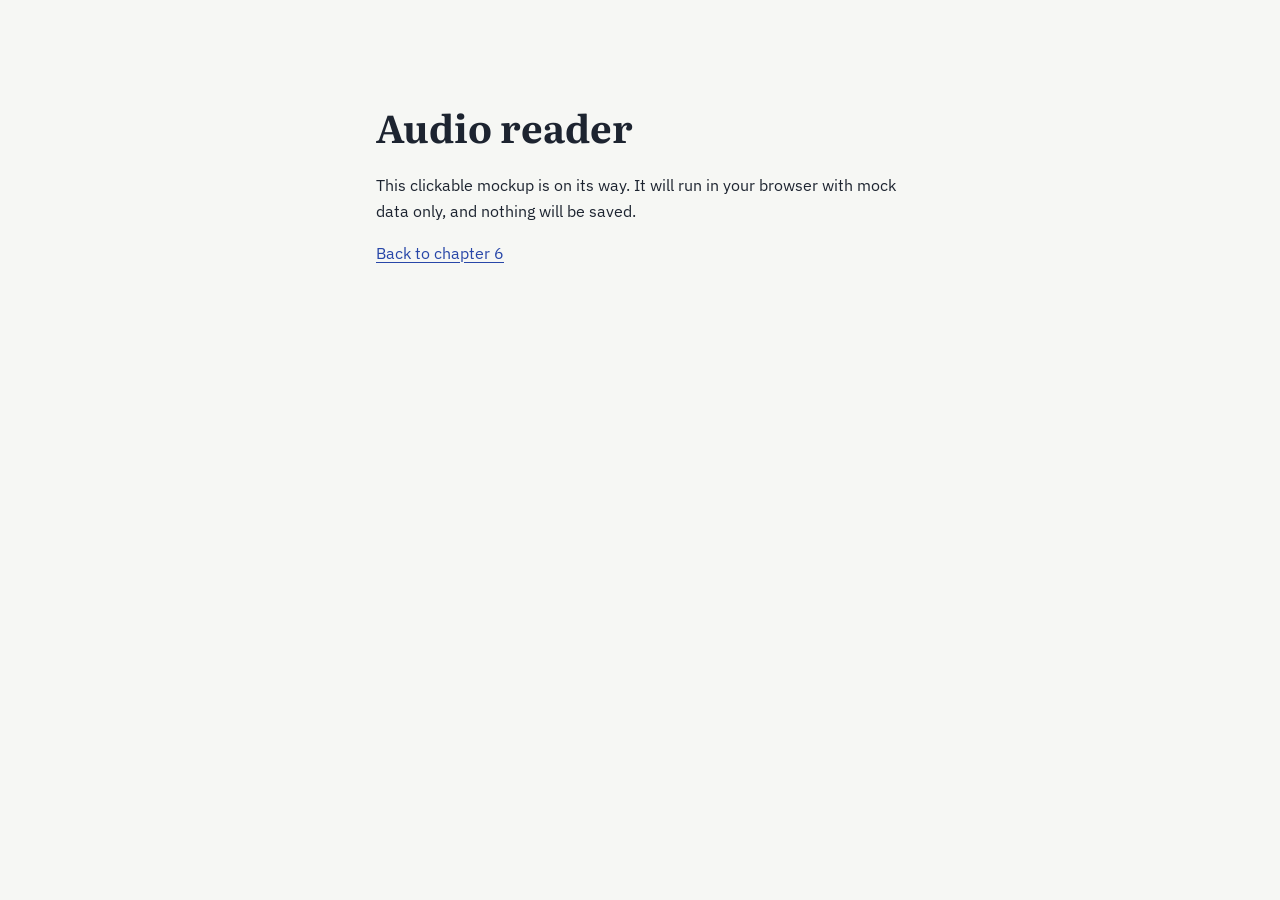
==== site/demos/audio-reader/index.html @ 318561a0 "build: Claude's story site — full chapters, photos, tally, timer, walkthroughs, present mode Co-Auth" ====
<!DOCTYPE html>
<html lang="en">
<head>
  <meta charset="UTF-8">
  <meta name="viewport" content="width=device-width, initial-scale=1">
  <title>Audio reader (mockup coming)</title>
  <link rel="stylesheet" href="../../css/fonts.css">
  <link rel="stylesheet" href="../../css/base.css">
  <style>main{max-width:36rem;margin:0 auto;padding:6rem 1.5rem;font-family:var(--sans);line-height:1.6}h1{font-family:var(--serif);font-size:2.4rem;margin:0 0 1rem}</style>
</head>
<body>
  <main>
    <h1>Audio reader</h1>
    <p>This clickable mockup is on its way. It will run in your browser with mock data only, and nothing will be saved.</p>
    <p><a href="../../index.html#building-for-someone-else">Back to chapter 6</a></p>
  </main>
</body>
</html>
---- site/css/fonts.css ----
/* Fonts are stored with the site so it works without a network.
   Literata and IBM Plex Sans are both under the SIL Open Font License (see assets/fonts). */

@font-face {
  font-family: "Literata";
  font-style: normal;
  font-weight: 200 900;
  font-display: swap;
  src: url("../assets/fonts/literata-latin-opsz-normal.woff2") format("woff2-variations"),
       url("../assets/fonts/literata-latin-opsz-normal.woff2") format("woff2");
}
@font-face {
  font-family: "Literata";
  font-style: italic;
  font-weight: 200 900;
  font-display: swap;
  src: url("../assets/fonts/literata-latin-opsz-italic.woff2") format("woff2-variations"),
       url("../assets/fonts/literata-latin-opsz-italic.woff2") format("woff2");
}
@font-face {
  font-family: "IBM Plex Sans";
  font-style: normal;
  font-weight: 400;
  font-display: swap;
  src: url("../assets/fonts/ibm-plex-sans-latin-400-normal.woff2") format("woff2");
}
@font-face {
  font-family: "IBM Plex Sans";
  font-style: normal;
  font-weight: 500;
  font-display: swap;
  src: url("../assets/fonts/ibm-plex-sans-latin-500-normal.woff2") format("woff2");
}
@font-face {
  font-family: "IBM Plex Sans";
  font-style: normal;
  font-weight: 600;
  font-display: swap;
  src: url("../assets/fonts/ibm-plex-sans-latin-600-normal.woff2") format("woff2");
}
---- site/css/base.css ----
/* Stop Subscribing, Start Building: base tokens and type.
   The palette comes from a teacher's desk: slate ink, blue pen for links,
   red pen for crossing out and revising, highlighter for what you've selected. */

:root {
  --paper: #f6f7f4;
  --paper-deep: #eceee8;
  --ink: #1d2430;
  --ink-soft: #4b5563;
  --rule: #d6dad2;
  --blue: #2847a8;
  --red: #b8322a;
  --highlight: #f5e663;
  --white: #ffffff;

  --serif: "Literata", Georgia, "Times New Roman", serif;
  --sans: "IBM Plex Sans", "Segoe UI", Helvetica, Arial, sans-serif;

  --measure: 36rem;
  --wide: 68rem;
  --gutter: clamp(1.25rem, 4vw, 3rem);
}

*,
*::before,
*::after { box-sizing: border-box; }

html {
  background: var(--paper);
  color: var(--ink);
  font-family: var(--serif);
  font-size: 100%;
  -webkit-text-size-adjust: 100%;
  text-rendering: optimizeLegibility;
}

@media (prefers-reduced-motion: no-preference) {
  html { scroll-behavior: smooth; }
}

body { margin: 0; }

img { display: block; max-width: 100%; height: auto; }

a {
  color: var(--blue);
  text-decoration-thickness: 1px;
  text-underline-offset: 0.18em;
}
a:hover { text-decoration-thickness: 2px; }

:focus-visible {
  outline: 3px solid var(--blue);
  outline-offset: 3px;
}

::selection { background: var(--highlight); color: var(--ink); }

.skip-link {
  position: absolute;
  left: -9999px;
  top: 0.75rem;
  z-index: 100;
  background: var(--white);
  color: var(--ink);
  padding: 0.6rem 0.9rem;
  font-family: var(--sans);
  border: 2px solid var(--ink);
}
.skip-link:focus { left: 0.75rem; }

.visually-hidden {
  position: absolute !important;
  width: 1px; height: 1px;
  overflow: hidden;
  clip: rect(0 0 0 0);
  white-space: nowrap;
}

/* Unfinished placeholders: [DAVID: ...] */
.todo {
  font-family: var(--sans);
  font-size: 0.8em;
  font-weight: 500;
  background: var(--highlight);
  color: var(--ink);
  padding: 0.05em 0.35em;
  border-radius: 2px;
  white-space: normal;
}

noscript p {
  max-width: var(--measure);
  margin: 4rem auto;
  padding: 0 var(--gutter);
  font-size: 1.15rem;
  line-height: 1.6;
}
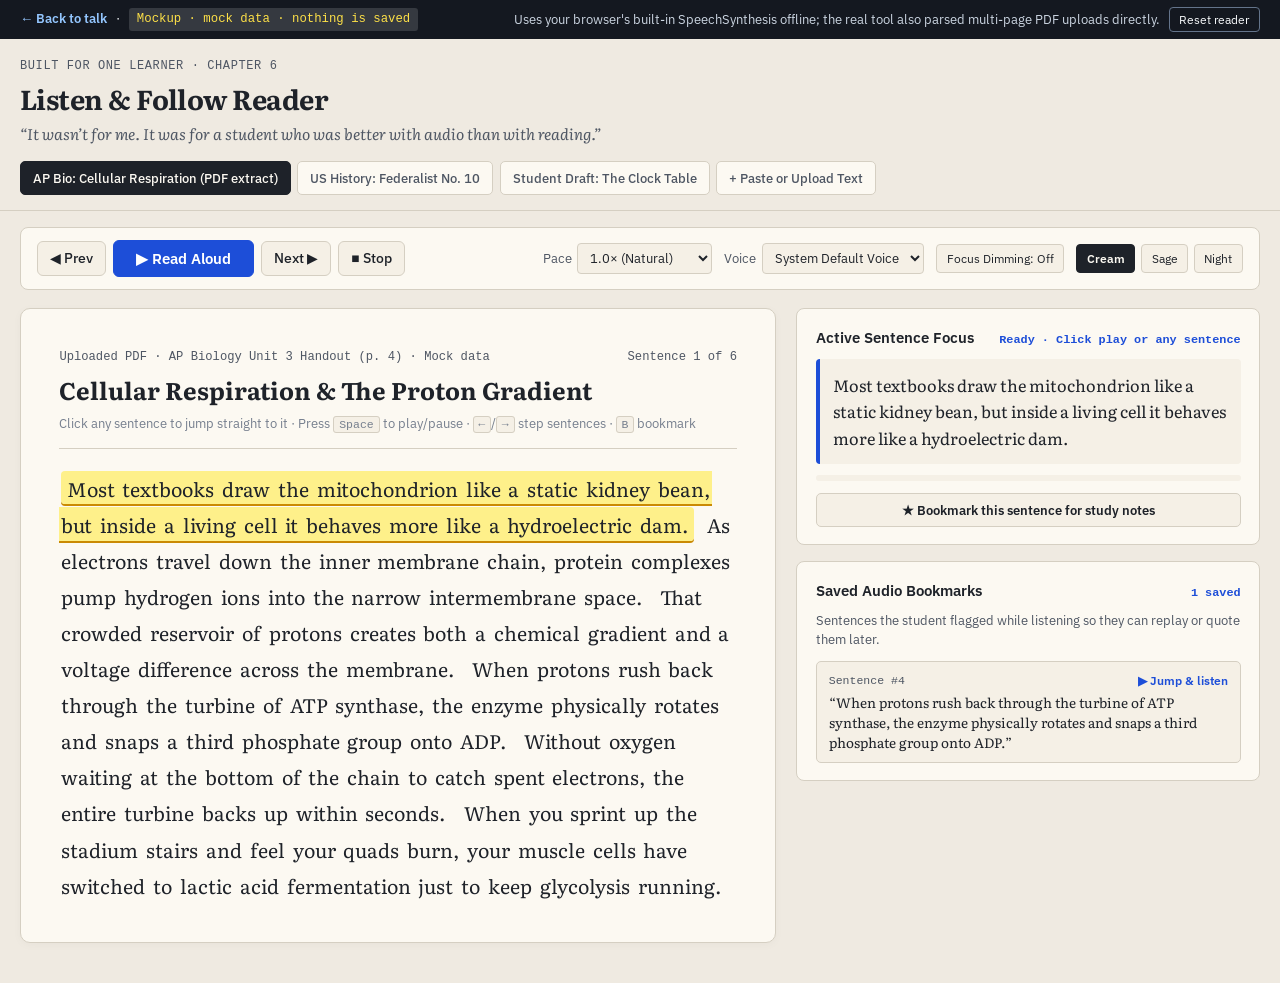
==== commit 55c7b7f5: "mockup: audio-reader" ====
--- a/site/demos/audio-reader/index.html
+++ b/site/demos/audio-reader/index.html
@@ -2,17 +2,148 @@
 <html lang="en">
 <head>
   <meta charset="UTF-8">
-  <meta name="viewport" content="width=device-width, initial-scale=1">
-  <title>Audio reader (mockup coming)</title>
+  <meta name="viewport" content="width=device-width, initial-scale=1.0">
+  <title>Listen &amp; Follow · Audio Reader Mockup</title>
   <link rel="stylesheet" href="../../css/fonts.css">
-  <link rel="stylesheet" href="../../css/base.css">
-  <style>main{max-width:36rem;margin:0 auto;padding:6rem 1.5rem;font-family:var(--sans);line-height:1.6}h1{font-family:var(--serif);font-size:2.4rem;margin:0 0 1rem}</style>
+  <link rel="stylesheet" href="reader.css">
 </head>
-<body>
-  <main>
-    <h1>Audio reader</h1>
-    <p>This clickable mockup is on its way. It will run in your browser with mock data only, and nothing will be saved.</p>
-    <p><a href="../../index.html#building-for-someone-else">Back to chapter 6</a></p>
+<body data-paper="cream" data-size="large">
+  <a href="#reading-stage" class="skip-link">Skip to reading stage</a>
+
+  <div class="honest-bar" role="region" aria-label="Mockup notice">
+    <div class="honest-bar-inner">
+      <div class="honest-left">
+        <a href="../../index.html#19" class="back-link">← Back to talk</a>
+        <span class="sep" aria-hidden="true">·</span>
+        <span class="honest-badge">Mockup · mock data · nothing is saved</span>
+      </div>
+      <div class="honest-right">
+        <span class="fake-note">Uses your browser's built-in SpeechSynthesis offline; the real tool also parsed multi-page PDF uploads directly.</span>
+        <button type="button" class="btn-reset" id="reset-btn">Reset reader</button>
+      </div>
+    </div>
+  </div>
+
+  <header class="reader-header">
+    <div class="header-story">
+      <p class="eyebrow">Built for one learner · Chapter 6</p>
+      <h1>Listen &amp; Follow Reader</h1>
+      <p class="subtitle">“It wasn’t for me. It was for a student who was better with audio than with reading.”</p>
+    </div>
+
+    <div class="sample-picker" role="group" aria-label="Choose a reading passage or paste your own">
+      <button type="button" class="sample-btn is-active" data-sample="biology">AP Bio: Cellular Respiration (PDF extract)</button>
+      <button type="button" class="sample-btn" data-sample="history">US History: Federalist No. 10</button>
+      <button type="button" class="sample-btn" data-sample="essay">Student Draft: The Clock Table</button>
+      <button type="button" class="sample-btn" data-sample="custom">+ Paste or Upload Text</button>
+    </div>
+  </header>
+
+  <section class="paste-drawer" id="paste-drawer" hidden aria-label="Paste or upload custom text">
+    <div class="drawer-inner">
+      <div class="drawer-head">
+        <label for="custom-text-input"><strong>Paste any paragraph or upload a `.txt` file</strong> to hear it read sentence by sentence:</label>
+        <input type="file" id="file-upload" accept=".txt,.md" aria-label="Upload text file">
+      </div>
+      <textarea id="custom-text-input" rows="4" placeholder="Paste reading assignment, article, or student draft here…"></textarea>
+      <div class="drawer-actions">
+        <button type="button" class="btn-primary" id="load-custom-btn">Load into reader</button>
+        <button type="button" class="btn-secondary" id="close-drawer-btn">Cancel</button>
+      </div>
+    </div>
+  </section>
+
+  <main id="reading-stage" class="reader-workspace" tabindex="-1">
+    <section class="transport-bar" aria-label="Audio playback and reading controls">
+      <div class="transport-main">
+        <button type="button" class="btn-transport" id="prev-sent-btn" title="Previous sentence (Left arrow)">
+          ◀ Prev
+        </button>
+        <button type="button" class="btn-play" id="play-pause-btn" aria-pressed="false">
+          ▶ Read Aloud
+        </button>
+        <button type="button" class="btn-transport" id="next-sent-btn" title="Next sentence (Right arrow)">
+          Next ▶
+        </button>
+        <button type="button" class="btn-transport" id="stop-btn" title="Stop and rewind">
+          ■ Stop
+        </button>
+      </div>
+
+      <div class="transport-settings">
+        <div class="control-group">
+          <label for="speed-select">Pace</label>
+          <select id="speed-select">
+            <option value="0.8">0.8× (Measured)</option>
+            <option value="0.95">0.95× (Calm)</option>
+            <option value="1" selected>1.0× (Natural)</option>
+            <option value="1.15">1.15× (Brisk)</option>
+            <option value="1.3">1.3× (Review)</option>
+          </select>
+        </div>
+
+        <div class="control-group">
+          <label for="voice-select">Voice</label>
+          <select id="voice-select" aria-label="Speech synthesis voice">
+            <option value="">System Default Voice</option>
+          </select>
+        </div>
+
+        <div class="control-group" role="group" aria-label="Reading focus ruler">
+          <button type="button" class="btn-toggle" id="focus-toggle" aria-pressed="false">
+            Focus Dimming: Off
+          </button>
+        </div>
+
+        <div class="control-group" role="group" aria-label="Page tint">
+          <button type="button" class="swatch-btn is-active" data-tint="cream" title="Warm cream paper">Cream</button>
+          <button type="button" class="swatch-btn" data-tint="sage" title="Soft sage paper">Sage</button>
+          <button type="button" class="swatch-btn" data-tint="slate" title="Dark slate mode">Night</button>
+        </div>
+      </div>
+    </section>
+
+    <div class="reader-columns">
+      <article class="book-page" id="book-page" aria-labelledby="doc-title">
+        <header class="doc-header">
+          <div class="doc-meta-row">
+            <span class="doc-source" id="doc-source"></span>
+            <span class="doc-progress" id="doc-progress">Sentence 1 of 7</span>
+          </div>
+          <h2 id="doc-title"></h2>
+          <p class="doc-hint">Click any sentence to jump straight to it · Press <kbd>Space</kbd> to play/pause · <kbd>←</kbd>/<kbd>→</kbd> step sentences · <kbd>B</kbd> bookmark</p>
+        </header>
+
+        <div class="sentences-flow" id="sentences-flow" role="region" aria-label="Interactive passage sentences"></div>
+      </article>
+
+      <aside class="listener-sidebar" aria-labelledby="sidebar-heading">
+        <div class="sidebar-card">
+          <div class="sidebar-head">
+            <h3 id="sidebar-heading">Active Sentence Focus</h3>
+            <span class="tts-status" id="tts-status">Ready to read</span>
+          </div>
+          <p class="Now-reading-box" id="now-reading-box"></p>
+          <div class="word-progress-wrap" aria-hidden="true">
+            <div class="word-progress-bar" id="word-progress-bar"></div>
+          </div>
+          <button type="button" class="btn-bookmark" id="bookmark-btn">
+            ★ Bookmark this sentence for study notes
+          </button>
+        </div>
+
+        <div class="sidebar-card">
+          <div class="sidebar-head">
+            <h3>Saved Audio Bookmarks</h3>
+            <span class="bookmark-count" id="bookmark-count">1 saved</span>
+          </div>
+          <p class="sidebar-sub">Sentences the student flagged while listening so they can replay or quote them later.</p>
+          <ul class="bookmark-list" id="bookmark-list" aria-label="Bookmarked sentences"></ul>
+        </div>
+      </aside>
+    </div>
   </main>
+
+  <script src="reader.js"></script>
 </body>
 </html>
--- a/site/demos/audio-reader/reader.css
+++ b/site/demos/audio-reader/reader.css
@@ -0,0 +1,606 @@
+:root {
+  --bg: #efeae1;
+  --page-bg: #fcf9f2;
+  --surface: #f5f0e6;
+  --ink: #1e2229;
+  --ink-soft: #4e5663;
+  --ink-faint: #767f8e;
+  --rule: #d5cfc2;
+  --accent: #1d4ed8;
+  --active-sent-bg: #fef08a;
+  --active-sent-border: #ca8a04;
+  --active-word-bg: #1d4ed8;
+  --active-word-fg: #ffffff;
+
+  --serif: "Literata", Georgia, serif;
+  --sans: "IBM Plex Sans", -apple-system, BlinkMacSystemFont, "Segoe UI", sans-serif;
+  --mono: ui-monospace, SFMono-Regular, Menlo, Consolas, monospace;
+}
+
+body[data-paper="sage"] {
+  --bg: #e4ece6;
+  --page-bg: #f3f8f4;
+  --surface: #e9f1eb;
+  --rule: #c5d6c9;
+  --active-sent-bg: #d9f99d;
+  --active-sent-border: #4d7c0f;
+}
+
+body[data-paper="slate"] {
+  --bg: #121721;
+  --page-bg: #1b2230;
+  --surface: #232c3d;
+  --ink: #f1f5f9;
+  --ink-soft: #cbd5e1;
+  --ink-faint: #94a3b8;
+  --rule: #334155;
+  --accent: #60a5fa;
+  --active-sent-bg: #312e81;
+  --active-sent-border: #818cf8;
+  --active-word-bg: #fde047;
+  --active-word-fg: #0f172a;
+}
+
+*,
+*::before,
+*::after {
+  box-sizing: border-box;
+}
+
+html,
+body {
+  margin: 0;
+  padding: 0;
+  background: var(--bg);
+  color: var(--ink);
+  font-family: var(--sans);
+  font-size: 16px;
+  line-height: 1.5;
+  transition: background-color 0.15s ease, color 0.15s ease;
+}
+
+:focus-visible {
+  outline: 3px solid var(--accent);
+  outline-offset: 2px;
+}
+
+.skip-link:not(:focus) {
+  position: absolute;
+  width: 1px;
+  height: 1px;
+  overflow: hidden;
+  clip: rect(0, 0, 0, 0);
+}
+
+.skip-link:focus {
+  position: fixed;
+  top: 0.5rem;
+  left: 0.5rem;
+  z-index: 200;
+  background: var(--page-bg);
+  color: var(--ink);
+  padding: 0.5rem 0.9rem;
+  border: 2px solid var(--accent);
+  font-weight: 600;
+}
+
+/* Honest bar */
+.honest-bar {
+  background: #141820;
+  color: #f8fafc;
+  font-size: 0.83rem;
+}
+
+.honest-bar-inner {
+  max-width: 88rem;
+  margin: 0 auto;
+  padding: 0.45rem 1.25rem;
+  display: flex;
+  flex-wrap: wrap;
+  align-items: center;
+  justify-content: space-between;
+  gap: 0.5rem 1.25rem;
+}
+
+.honest-left,
+.honest-right {
+  display: flex;
+  flex-wrap: wrap;
+  align-items: center;
+  gap: 0.55rem;
+}
+
+.back-link {
+  color: #93c5fd;
+  font-weight: 600;
+  text-decoration: none;
+}
+
+.back-link:hover {
+  text-decoration: underline;
+}
+
+.honest-badge {
+  font-family: var(--mono);
+  font-size: 0.77rem;
+  background: rgba(255, 255, 255, 0.14);
+  padding: 0.14rem 0.5rem;
+  border-radius: 3px;
+  color: #fde047;
+}
+
+.fake-note {
+  color: #cbd5e1;
+  font-size: 0.79rem;
+}
+
+.btn-reset {
+  background: transparent;
+  color: #f8fafc;
+  border: 1px solid #64748b;
+  border-radius: 4px;
+  padding: 0.2rem 0.6rem;
+  font-family: var(--sans);
+  font-size: 0.78rem;
+  cursor: pointer;
+}
+
+/* Header */
+.reader-header {
+  max-width: 88rem;
+  margin: 0 auto;
+  padding: 1.15rem 1.25rem 0.95rem;
+  display: flex;
+  flex-wrap: wrap;
+  align-items: flex-end;
+  justify-content: space-between;
+  gap: 1rem;
+  border-bottom: 1px solid var(--rule);
+}
+
+.eyebrow {
+  margin: 0 0 0.2rem;
+  font-family: var(--mono);
+  font-size: 0.75rem;
+  text-transform: uppercase;
+  letter-spacing: 0.05em;
+  color: var(--ink-soft);
+}
+
+.reader-header h1 {
+  font-family: var(--serif);
+  font-size: 1.7rem;
+  margin: 0;
+  letter-spacing: -0.02em;
+}
+
+.subtitle {
+  margin: 0.2rem 0 0;
+  font-family: var(--serif);
+  font-style: italic;
+  font-size: 0.96rem;
+  color: var(--ink-soft);
+}
+
+.sample-picker {
+  display: flex;
+  flex-wrap: wrap;
+  gap: 0.4rem;
+}
+
+.sample-btn {
+  background: var(--page-bg);
+  border: 1px solid var(--rule);
+  border-radius: 5px;
+  padding: 0.42rem 0.75rem;
+  font-family: var(--sans);
+  font-size: 0.83rem;
+  font-weight: 500;
+  color: var(--ink-soft);
+  cursor: pointer;
+}
+
+.sample-btn.is-active {
+  background: var(--ink);
+  color: var(--page-bg);
+  border-color: var(--ink);
+}
+
+/* Paste Drawer */
+.paste-drawer {
+  max-width: 88rem;
+  margin: 0.75rem auto 0;
+  padding: 0 1.25rem;
+}
+
+.drawer-inner {
+  background: var(--page-bg);
+  border: 2px solid var(--accent);
+  border-radius: 8px;
+  padding: 1rem 1.15rem;
+}
+
+.drawer-head {
+  display: flex;
+  flex-wrap: wrap;
+  justify-content: space-between;
+  align-items: center;
+  gap: 0.5rem;
+  margin-bottom: 0.55rem;
+  font-size: 0.88rem;
+}
+
+#custom-text-input {
+  width: 100%;
+  font-family: var(--serif);
+  font-size: 0.95rem;
+  padding: 0.6rem 0.75rem;
+  border: 1px solid var(--rule);
+  border-radius: 5px;
+  background: var(--surface);
+  color: var(--ink);
+}
+
+.drawer-actions {
+  margin-top: 0.6rem;
+  display: flex;
+  gap: 0.5rem;
+}
+
+.btn-primary {
+  background: var(--accent);
+  color: #ffffff;
+  border: 1px solid var(--accent);
+  border-radius: 5px;
+  padding: 0.4rem 0.85rem;
+  font-family: var(--sans);
+  font-size: 0.85rem;
+  font-weight: 600;
+  cursor: pointer;
+}
+
+.btn-secondary {
+  background: transparent;
+  color: var(--ink);
+  border: 1px solid var(--rule);
+  border-radius: 5px;
+  padding: 0.4rem 0.75rem;
+  font-family: var(--sans);
+  font-size: 0.85rem;
+  cursor: pointer;
+}
+
+/* Workspace */
+.reader-workspace {
+  max-width: 88rem;
+  margin: 0 auto;
+  padding: 1rem 1.25rem 2.5rem;
+}
+
+/* Transport Bar */
+.transport-bar {
+  background: var(--page-bg);
+  border: 1px solid var(--rule);
+  border-radius: 8px;
+  padding: 0.75rem 1rem;
+  display: flex;
+  flex-wrap: wrap;
+  align-items: center;
+  justify-content: space-between;
+  gap: 0.85rem;
+  margin-bottom: 1.15rem;
+}
+
+.transport-main {
+  display: flex;
+  align-items: center;
+  gap: 0.45rem;
+}
+
+.btn-play {
+  background: var(--accent);
+  color: #ffffff;
+  border: 1px solid var(--accent);
+  border-radius: 6px;
+  padding: 0.5rem 1.05rem;
+  font-family: var(--sans);
+  font-size: 0.92rem;
+  font-weight: 600;
+  cursor: pointer;
+  min-width: 8.8rem;
+}
+
+.btn-play[aria-pressed="true"] {
+  background: #b45309;
+  border-color: #b45309;
+}
+
+.btn-transport {
+  background: var(--surface);
+  color: var(--ink);
+  border: 1px solid var(--rule);
+  border-radius: 6px;
+  padding: 0.48rem 0.75rem;
+  font-family: var(--sans);
+  font-size: 0.85rem;
+  font-weight: 500;
+  cursor: pointer;
+}
+
+.btn-transport:hover {
+  border-color: var(--ink);
+}
+
+.transport-settings {
+  display: flex;
+  flex-wrap: wrap;
+  align-items: center;
+  gap: 0.75rem;
+}
+
+.control-group {
+  display: flex;
+  align-items: center;
+  gap: 0.35rem;
+  font-size: 0.8rem;
+  color: var(--ink-soft);
+}
+
+.control-group select {
+  font-family: var(--sans);
+  font-size: 0.82rem;
+  padding: 0.32rem 0.5rem;
+  border: 1px solid var(--rule);
+  border-radius: 4px;
+  background: var(--surface);
+  color: var(--ink);
+  max-width: 11.5rem;
+}
+
+.btn-toggle,
+.swatch-btn {
+  background: var(--surface);
+  color: var(--ink);
+  border: 1px solid var(--rule);
+  border-radius: 4px;
+  padding: 0.32rem 0.6rem;
+  font-family: var(--sans);
+  font-size: 0.78rem;
+  cursor: pointer;
+}
+
+.btn-toggle[aria-pressed="true"],
+.swatch-btn.is-active {
+  background: var(--ink);
+  color: var(--page-bg);
+  border-color: var(--ink);
+  font-weight: 600;
+}
+
+/* Reader Two-Column Stage */
+.reader-columns {
+  display: grid;
+  grid-template-columns: 1.55fr 0.95fr;
+  gap: 1.25rem;
+  align-items: start;
+}
+
+.book-page {
+  background: var(--page-bg);
+  border: 1px solid var(--rule);
+  border-radius: 10px;
+  padding: clamp(1.4rem, 3vw, 2.4rem);
+  box-shadow: 0 2px 10px rgba(0, 0, 0, 0.03);
+}
+
+.doc-header {
+  border-bottom: 1px solid var(--rule);
+  padding-bottom: 0.9rem;
+  margin-bottom: 1.35rem;
+}
+
+.doc-meta-row {
+  display: flex;
+  justify-content: space-between;
+  align-items: center;
+  font-family: var(--mono);
+  font-size: 0.76rem;
+  color: var(--ink-soft);
+  margin-bottom: 0.35rem;
+}
+
+.doc-header h2 {
+  font-family: var(--serif);
+  font-size: 1.5rem;
+  margin: 0;
+}
+
+.doc-hint {
+  margin: 0.4rem 0 0;
+  font-size: 0.8rem;
+  color: var(--ink-faint);
+}
+
+kbd {
+  font-family: var(--mono);
+  font-size: 0.72rem;
+  background: var(--surface);
+  border: 1px solid var(--rule);
+  border-radius: 3px;
+  padding: 0.05rem 0.3rem;
+}
+
+/* Sentence Flow */
+.sentences-flow {
+  font-family: var(--serif);
+  font-size: 1.22rem;
+  line-height: 1.85;
+  color: var(--ink);
+}
+
+.sentence-node {
+  display: inline;
+  padding: 0.14rem 0.25rem;
+  margin: 0 0.08rem;
+  border-radius: 4px;
+  cursor: pointer;
+  transition: opacity 0.15s ease, background-color 0.12s ease;
+}
+
+.sentence-node:hover {
+  background: var(--surface);
+}
+
+.sentence-node.is-active {
+  background: var(--active-sent-bg);
+  box-shadow: 0 2px 0 var(--active-sent-border);
+}
+
+.sentences-flow.focus-dimming .sentence-node:not(.is-active) {
+  opacity: 0.28;
+}
+
+.word-token {
+  padding: 0.04rem 0.12rem;
+  border-radius: 3px;
+}
+
+.word-token.is-spoken {
+  background: var(--active-word-bg);
+  color: var(--active-word-fg);
+  font-weight: 600;
+}
+
+/* Sidebar */
+.listener-sidebar {
+  display: grid;
+  gap: 1rem;
+}
+
+.sidebar-card {
+  background: var(--page-bg);
+  border: 1px solid var(--rule);
+  border-radius: 8px;
+  padding: 1.05rem 1.15rem;
+}
+
+.sidebar-head {
+  display: flex;
+  justify-content: space-between;
+  align-items: baseline;
+  gap: 0.5rem;
+  margin-bottom: 0.55rem;
+}
+
+.sidebar-head h3 {
+  margin: 0;
+  font-size: 0.95rem;
+}
+
+.tts-status,
+.bookmark-count {
+  font-family: var(--mono);
+  font-size: 0.74rem;
+  color: var(--accent);
+  font-weight: 600;
+}
+
+.Now-reading-box {
+  margin: 0;
+  padding: 0.85rem;
+  background: var(--surface);
+  border-left: 4px solid var(--accent);
+  border-radius: 4px;
+  font-family: var(--serif);
+  font-size: 1.02rem;
+  line-height: 1.6;
+}
+
+.word-progress-wrap {
+  margin-top: 0.65rem;
+  height: 6px;
+  background: var(--surface);
+  border-radius: 999px;
+  overflow: hidden;
+}
+
+.word-progress-bar {
+  height: 100%;
+  width: 0%;
+  background: var(--accent);
+  transition: width 0.12s linear;
+}
+
+.btn-bookmark {
+  margin-top: 0.75rem;
+  width: 100%;
+  background: var(--surface);
+  color: var(--ink);
+  border: 1px solid var(--rule);
+  border-radius: 5px;
+  padding: 0.45rem 0.75rem;
+  font-family: var(--sans);
+  font-size: 0.83rem;
+  font-weight: 600;
+  cursor: pointer;
+}
+
+.btn-bookmark:hover {
+  border-color: var(--accent);
+  color: var(--accent);
+}
+
+.sidebar-sub {
+  margin: 0 0 0.75rem;
+  font-size: 0.8rem;
+  color: var(--ink-soft);
+}
+
+.bookmark-list {
+  list-style: none;
+  margin: 0;
+  padding: 0;
+  display: grid;
+  gap: 0.55rem;
+}
+
+.bookmark-item {
+  background: var(--surface);
+  border: 1px solid var(--rule);
+  border-radius: 5px;
+  padding: 0.6rem 0.75rem;
+  font-size: 0.85rem;
+}
+
+.bookmark-item-top {
+  display: flex;
+  justify-content: space-between;
+  align-items: center;
+  margin-bottom: 0.25rem;
+  font-family: var(--mono);
+  font-size: 0.72rem;
+  color: var(--ink-soft);
+}
+
+.bookmark-jump {
+  background: transparent;
+  border: none;
+  color: var(--accent);
+  font-family: var(--sans);
+  font-size: 0.76rem;
+  font-weight: 600;
+  cursor: pointer;
+  padding: 0;
+}
+
+.bookmark-text {
+  margin: 0;
+  font-family: var(--serif);
+  line-height: 1.45;
+}
+
+@media (max-width: 920px) {
+  .reader-columns {
+    grid-template-columns: 1fr;
+  }
+}
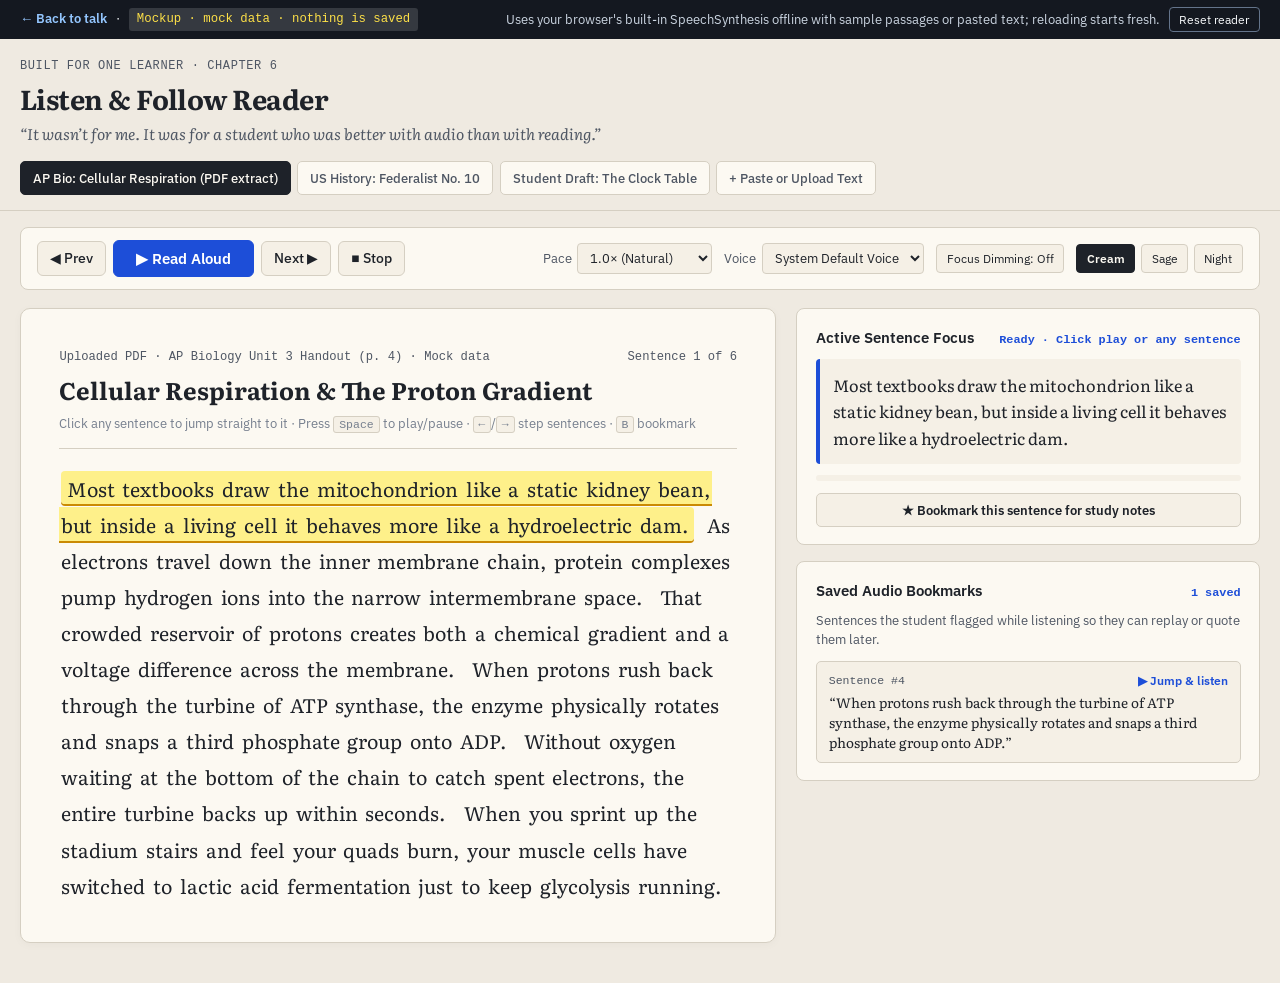
==== commit 465038f5: "mockups: fixes from review 008" ====
--- a/site/demos/audio-reader/index.html
+++ b/site/demos/audio-reader/index.html
@@ -18,7 +18,7 @@
         <span class="honest-badge">Mockup · mock data · nothing is saved</span>
       </div>
       <div class="honest-right">
-        <span class="fake-note">Uses your browser's built-in SpeechSynthesis offline; the real tool also parsed multi-page PDF uploads directly.</span>
+        <span class="fake-note">Uses your browser's built-in SpeechSynthesis offline with sample passages or pasted text; reloading starts fresh.</span>
         <button type="button" class="btn-reset" id="reset-btn">Reset reader</button>
       </div>
     </div>
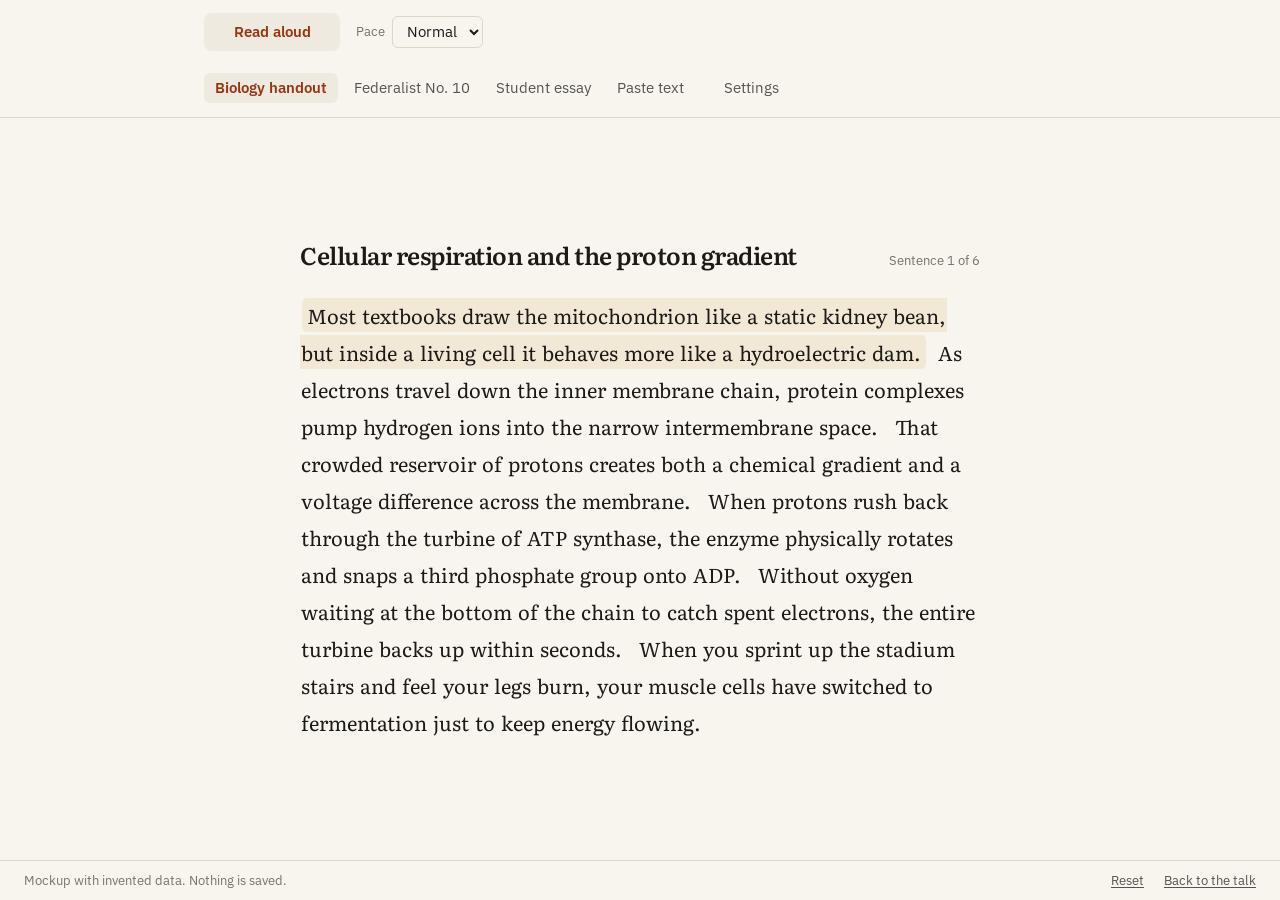
==== commit 079444d6: "mockup calm: audio-reader" ====
--- a/site/demos/audio-reader/index.html
+++ b/site/demos/audio-reader/index.html
@@ -3,146 +3,95 @@
 <head>
   <meta charset="UTF-8">
   <meta name="viewport" content="width=device-width, initial-scale=1.0">
-  <title>Listen &amp; Follow · Audio Reader Mockup</title>
+  <title>Audio reader</title>
   <link rel="stylesheet" href="../../css/fonts.css">
   <link rel="stylesheet" href="reader.css">
 </head>
-<body data-paper="cream" data-size="large">
-  <a href="#reading-stage" class="skip-link">Skip to reading stage</a>
+<body data-paper="cream">
+  <header class="reader-bar">
+    <div class="bar-inner">
+      <div class="transport-left">
+        <button type="button" class="play-btn" id="play-pause-btn" aria-pressed="false">
+          Read aloud
+        </button>
 
-  <div class="honest-bar" role="region" aria-label="Mockup notice">
-    <div class="honest-bar-inner">
-      <div class="honest-left">
-        <a href="../../index.html#19" class="back-link">← Back to talk</a>
-        <span class="sep" aria-hidden="true">·</span>
-        <span class="honest-badge">Mockup · mock data · nothing is saved</span>
+        <div class="pace-control">
+          <label for="speed-select" class="control-label">Pace</label>
+          <select id="speed-select" class="simple-select">
+            <option value="0.85">Slow</option>
+            <option value="1" selected>Normal</option>
+            <option value="1.15">Brisk</option>
+          </select>
+        </div>
       </div>
-      <div class="honest-right">
-        <span class="fake-note">Uses your browser's built-in SpeechSynthesis offline with sample passages or pasted text; reloading starts fresh.</span>
-        <button type="button" class="btn-reset" id="reset-btn">Reset reader</button>
+
+      <div class="bar-right">
+        <div class="passage-tabs" role="group" aria-label="Reading passages">
+          <button type="button" class="sample-btn is-active" data-sample="biology">Biology handout</button>
+          <button type="button" class="sample-btn" data-sample="history">Federalist No. 10</button>
+          <button type="button" class="sample-btn" data-sample="essay">Student essay</button>
+          <button type="button" class="sample-btn" data-sample="custom">Paste text</button>
+        </div>
+
+        <details class="settings-menu" id="settings-menu">
+          <summary class="settings-trigger">Settings</summary>
+          <div class="settings-popover">
+            <div class="setting-row">
+              <span class="control-label">Paper</span>
+              <div class="tint-group" role="group" aria-label="Paper color">
+                <button type="button" class="swatch-btn is-active" data-tint="cream">Cream</button>
+                <button type="button" class="swatch-btn" data-tint="sage">Sage</button>
+                <button type="button" class="swatch-btn" data-tint="warm">Warm</button>
+              </div>
+            </div>
+
+            <div class="setting-row">
+              <label for="voice-select" class="control-label">Voice</label>
+              <select id="voice-select" class="simple-select">
+                <option value="">Default voice</option>
+              </select>
+            </div>
+
+            <div class="setting-row">
+              <label class="dim-check">
+                <input type="checkbox" id="focus-toggle">
+                <span>Dim surrounding sentences</span>
+              </label>
+            </div>
+          </div>
+        </details>
       </div>
-    </div>
-  </div>
-
-  <header class="reader-header">
-    <div class="header-story">
-      <p class="eyebrow">Built for one learner · Chapter 6</p>
-      <h1>Listen &amp; Follow Reader</h1>
-      <p class="subtitle">“It wasn’t for me. It was for a student who was better with audio than with reading.”</p>
-    </div>
-
-    <div class="sample-picker" role="group" aria-label="Choose a reading passage or paste your own">
-      <button type="button" class="sample-btn is-active" data-sample="biology">AP Bio: Cellular Respiration (PDF extract)</button>
-      <button type="button" class="sample-btn" data-sample="history">US History: Federalist No. 10</button>
-      <button type="button" class="sample-btn" data-sample="essay">Student Draft: The Clock Table</button>
-      <button type="button" class="sample-btn" data-sample="custom">+ Paste or Upload Text</button>
     </div>
   </header>
 
-  <section class="paste-drawer" id="paste-drawer" hidden aria-label="Paste or upload custom text">
+  <section class="paste-drawer" id="paste-drawer" hidden aria-label="Paste your own text">
     <div class="drawer-inner">
-      <div class="drawer-head">
-        <label for="custom-text-input"><strong>Paste any paragraph or upload a `.txt` file</strong> to hear it read sentence by sentence:</label>
-        <input type="file" id="file-upload" accept=".txt,.md" aria-label="Upload text file">
-      </div>
-      <textarea id="custom-text-input" rows="4" placeholder="Paste reading assignment, article, or student draft here…"></textarea>
+      <label for="custom-text-input" class="sr-only">Paste text to read aloud</label>
+      <textarea id="custom-text-input" rows="3" placeholder="Paste a paragraph here..."></textarea>
       <div class="drawer-actions">
-        <button type="button" class="btn-primary" id="load-custom-btn">Load into reader</button>
-        <button type="button" class="btn-secondary" id="close-drawer-btn">Cancel</button>
+        <button type="button" class="action-btn" id="load-custom-btn">Read this text</button>
+        <button type="button" class="text-btn" id="close-drawer-btn">Cancel</button>
       </div>
     </div>
   </section>
 
-  <main id="reading-stage" class="reader-workspace" tabindex="-1">
-    <section class="transport-bar" aria-label="Audio playback and reading controls">
-      <div class="transport-main">
-        <button type="button" class="btn-transport" id="prev-sent-btn" title="Previous sentence (Left arrow)">
-          ◀ Prev
-        </button>
-        <button type="button" class="btn-play" id="play-pause-btn" aria-pressed="false">
-          ▶ Read Aloud
-        </button>
-        <button type="button" class="btn-transport" id="next-sent-btn" title="Next sentence (Right arrow)">
-          Next ▶
-        </button>
-        <button type="button" class="btn-transport" id="stop-btn" title="Stop and rewind">
-          ■ Stop
-        </button>
-      </div>
+  <main class="reading-stage" id="reading-stage">
+    <article class="reading-column" aria-labelledby="doc-title">
+      <header class="doc-header">
+        <h1 class="doc-title" id="doc-title"></h1>
+        <span class="doc-progress" id="doc-progress"></span>
+      </header>
+      <div class="sentences-flow" id="sentences-flow" role="region" aria-label="Reading text"></div>
+    </article>
+  </main>
 
-      <div class="transport-settings">
-        <div class="control-group">
-          <label for="speed-select">Pace</label>
-          <select id="speed-select">
-            <option value="0.8">0.8× (Measured)</option>
-            <option value="0.95">0.95× (Calm)</option>
-            <option value="1" selected>1.0× (Natural)</option>
-            <option value="1.15">1.15× (Brisk)</option>
-            <option value="1.3">1.3× (Review)</option>
-          </select>
-        </div>
-
-        <div class="control-group">
-          <label for="voice-select">Voice</label>
-          <select id="voice-select" aria-label="Speech synthesis voice">
-            <option value="">System Default Voice</option>
-          </select>
-        </div>
-
-        <div class="control-group" role="group" aria-label="Reading focus ruler">
-          <button type="button" class="btn-toggle" id="focus-toggle" aria-pressed="false">
-            Focus Dimming: Off
-          </button>
-        </div>
-
-        <div class="control-group" role="group" aria-label="Page tint">
-          <button type="button" class="swatch-btn is-active" data-tint="cream" title="Warm cream paper">Cream</button>
-          <button type="button" class="swatch-btn" data-tint="sage" title="Soft sage paper">Sage</button>
-          <button type="button" class="swatch-btn" data-tint="slate" title="Dark slate mode">Night</button>
-        </div>
-      </div>
-    </section>
-
-    <div class="reader-columns">
-      <article class="book-page" id="book-page" aria-labelledby="doc-title">
-        <header class="doc-header">
-          <div class="doc-meta-row">
-            <span class="doc-source" id="doc-source"></span>
-            <span class="doc-progress" id="doc-progress">Sentence 1 of 7</span>
-          </div>
-          <h2 id="doc-title"></h2>
-          <p class="doc-hint">Click any sentence to jump straight to it · Press <kbd>Space</kbd> to play/pause · <kbd>←</kbd>/<kbd>→</kbd> step sentences · <kbd>B</kbd> bookmark</p>
-        </header>
-
-        <div class="sentences-flow" id="sentences-flow" role="region" aria-label="Interactive passage sentences"></div>
-      </article>
-
-      <aside class="listener-sidebar" aria-labelledby="sidebar-heading">
-        <div class="sidebar-card">
-          <div class="sidebar-head">
-            <h3 id="sidebar-heading">Active Sentence Focus</h3>
-            <span class="tts-status" id="tts-status">Ready to read</span>
-          </div>
-          <p class="Now-reading-box" id="now-reading-box"></p>
-          <div class="word-progress-wrap" aria-hidden="true">
-            <div class="word-progress-bar" id="word-progress-bar"></div>
-          </div>
-          <button type="button" class="btn-bookmark" id="bookmark-btn">
-            ★ Bookmark this sentence for study notes
-          </button>
-        </div>
-
-        <div class="sidebar-card">
-          <div class="sidebar-head">
-            <h3>Saved Audio Bookmarks</h3>
-            <span class="bookmark-count" id="bookmark-count">1 saved</span>
-          </div>
-          <p class="sidebar-sub">Sentences the student flagged while listening so they can replay or quote them later.</p>
-          <ul class="bookmark-list" id="bookmark-list" aria-label="Bookmarked sentences"></ul>
-        </div>
-      </aside>
+  <footer class="quiet-footer">
+    <span>Mockup with invented data. Nothing is saved.</span>
+    <div class="footer-actions">
+      <button type="button" class="text-btn" id="reset-btn">Reset</button>
+      <a href="../../index.html#19" class="back-link">Back to the talk</a>
     </div>
-  </main>
+  </footer>
 
   <script src="reader.js"></script>
 </body>
--- a/site/demos/audio-reader/reader.css
+++ b/site/demos/audio-reader/reader.css
@@ -1,606 +1,347 @@
 :root {
-  --bg: #efeae1;
-  --page-bg: #fcf9f2;
-  --surface: #f5f0e6;
-  --ink: #1e2229;
-  --ink-soft: #4e5663;
-  --ink-faint: #767f8e;
-  --rule: #d5cfc2;
-  --accent: #1d4ed8;
-  --active-sent-bg: #fef08a;
-  --active-sent-border: #ca8a04;
-  --active-word-bg: #1d4ed8;
-  --active-word-fg: #ffffff;
-
-  --serif: "Literata", Georgia, serif;
-  --sans: "IBM Plex Sans", -apple-system, BlinkMacSystemFont, "Segoe UI", sans-serif;
-  --mono: ui-monospace, SFMono-Regular, Menlo, Consolas, monospace;
+  --bg: #f8f5ef;
+  --surface: #efeae0;
+  --surface-strong: #e4ddd0;
+  --line: #ddd5c7;
+  --sentence-bg: #f1e8d6;
+  --ink: #1c1917;
+  --ink-muted: #57534e;
+  --ink-faint: #78716c;
+  --accent: #9a3412;
+  --font-serif: "Literata", Georgia, serif;
+  --font-sans: "IBM Plex Sans", -apple-system, BlinkMacSystemFont, sans-serif;
+  --size-xl: 1.5rem;
+  --size-lg: 1.25rem;
+  --size-md: 0.9375rem;
+  --size-sm: 0.8125rem;
 }
 
 body[data-paper="sage"] {
-  --bg: #e4ece6;
-  --page-bg: #f3f8f4;
-  --surface: #e9f1eb;
-  --rule: #c5d6c9;
-  --active-sent-bg: #d9f99d;
-  --active-sent-border: #4d7c0f;
-}
-
-body[data-paper="slate"] {
-  --bg: #121721;
-  --page-bg: #1b2230;
-  --surface: #232c3d;
-  --ink: #f1f5f9;
-  --ink-soft: #cbd5e1;
-  --ink-faint: #94a3b8;
-  --rule: #334155;
-  --accent: #60a5fa;
-  --active-sent-bg: #312e81;
-  --active-sent-border: #818cf8;
-  --active-word-bg: #fde047;
-  --active-word-fg: #0f172a;
-}
-
-*,
-*::before,
-*::after {
-  box-sizing: border-box;
-}
-
-html,
-body {
+  --bg: #eff3ee;
+  --surface: #e3eae1;
+  --surface-strong: #d5dfd2;
+  --line: #cad5c7;
+  --sentence-bg: #dde7da;
+}
+
+body[data-paper="warm"] {
+  --bg: #f4ede1;
+  --surface: #e9dfd0;
+  --surface-strong: #ddd1be;
+  --line: #d3c6b2;
+  --sentence-bg: #e7dac5;
+}
+
+*, *::before, *::after { box-sizing: border-box; }
+
+html, body {
   margin: 0;
   padding: 0;
   background: var(--bg);
   color: var(--ink);
-  font-family: var(--sans);
+  font-family: var(--font-sans);
   font-size: 16px;
   line-height: 1.5;
-  transition: background-color 0.15s ease, color 0.15s ease;
-}
-
-:focus-visible {
-  outline: 3px solid var(--accent);
-  outline-offset: 2px;
-}
-
-.skip-link:not(:focus) {
+  -webkit-font-smoothing: antialiased;
+  transition: background-color 180ms ease;
+}
+
+body { min-height: 100vh; display: flex; flex-direction: column; }
+
+@media (min-width: 900px) {
+  body { height: 100vh; overflow: hidden; }
+}
+
+.sr-only {
   position: absolute;
   width: 1px;
   height: 1px;
+  padding: 0;
+  margin: -1px;
   overflow: hidden;
   clip: rect(0, 0, 0, 0);
-}
-
-.skip-link:focus {
-  position: fixed;
-  top: 0.5rem;
-  left: 0.5rem;
-  z-index: 200;
-  background: var(--page-bg);
-  color: var(--ink);
+  white-space: nowrap;
+  border: 0;
+}
+
+:focus-visible { outline: 2px solid var(--accent); outline-offset: 2px; }
+
+/* 1. Top control bar (Border #1) */
+.reader-bar { border-bottom: 1px solid var(--line); flex-shrink: 0; }
+
+.bar-inner {
+  max-width: 920px;
+  margin: 0 auto;
+  padding: 0.8rem 1.5rem;
+  display: flex;
+  align-items: center;
+  justify-content: space-between;
+  gap: 1.25rem;
+  flex-wrap: wrap;
+}
+
+.transport-left, .bar-right {
+  display: flex;
+  align-items: center;
+  gap: 1rem;
+  flex-wrap: wrap;
+}
+
+/* One large play/pause button */
+.play-btn {
+  appearance: none;
+  border: none;
+  background: var(--surface);
+  color: var(--accent);
+  font-family: var(--font-sans);
+  font-size: var(--size-md);
+  font-weight: 600;
+  padding: 0.6rem 1.35rem;
+  border-radius: 8px;
+  cursor: pointer;
+  min-width: 8.5rem;
+  transition: background-color 120ms ease;
+}
+
+.play-btn:hover { background: var(--surface-strong); }
+.play-btn.is-playing { background: var(--surface-strong); color: var(--ink); }
+
+.pace-control { display: inline-flex; align-items: center; gap: 0.45rem; }
+.control-label { font-size: var(--size-sm); color: var(--ink-faint); }
+
+.simple-select {
+  font-family: var(--font-sans);
+  font-size: var(--size-md);
+  color: var(--ink);
+  background: var(--bg);
+  border: 1px solid var(--line);
+  border-radius: 6px;
+  padding: 0.3rem 0.6rem;
+  cursor: pointer;
+}
+
+.passage-tabs { display: flex; gap: 0.25rem; flex-wrap: wrap; }
+
+.sample-btn {
+  appearance: none;
+  border: none;
+  background: transparent;
+  font-family: var(--font-sans);
+  font-size: var(--size-md);
+  color: var(--ink-muted);
+  padding: 0.35rem 0.7rem;
+  border-radius: 6px;
+  cursor: pointer;
+}
+
+.sample-btn:hover { background: var(--surface); color: var(--ink); }
+
+.sample-btn.is-active {
+  background: var(--surface);
+  color: var(--accent);
+  font-weight: 600;
+}
+
+/* Small Settings menu (Border #2 when open) */
+.settings-menu { position: relative; }
+
+.settings-trigger {
+  list-style: none;
+  font-size: var(--size-md);
+  color: var(--ink-muted);
+  padding: 0.35rem 0.75rem;
+  border-radius: 6px;
+  cursor: pointer;
+  user-select: none;
+}
+
+.settings-trigger::-webkit-details-marker { display: none; }
+.settings-trigger:hover, .settings-menu[open] .settings-trigger {
+  background: var(--surface);
+  color: var(--ink);
+}
+
+.settings-popover {
+  position: absolute;
+  right: 0;
+  top: calc(100% + 0.4rem);
+  width: 260px;
+  background: var(--bg);
+  border: 1px solid var(--line);
+  border-radius: 10px;
+  padding: 0.9rem 1rem;
+  display: flex;
+  flex-direction: column;
+  gap: 0.85rem;
+  z-index: 20;
+}
+
+.setting-row { display: flex; flex-direction: column; gap: 0.35rem; }
+.tint-group { display: flex; gap: 0.35rem; }
+
+.swatch-btn {
+  appearance: none;
+  border: none;
+  background: var(--surface);
+  color: var(--ink-muted);
+  font-family: var(--font-sans);
+  font-size: var(--size-sm);
+  padding: 0.3rem 0.65rem;
+  border-radius: 5px;
+  cursor: pointer;
+  flex: 1;
+}
+
+.swatch-btn.is-active {
+  background: var(--surface-strong);
+  color: var(--accent);
+  font-weight: 600;
+}
+
+.dim-check {
+  display: inline-flex;
+  align-items: center;
+  gap: 0.5rem;
+  font-size: var(--size-sm);
+  color: var(--ink);
+  cursor: pointer;
+}
+
+.dim-check input { accent-color: var(--accent); }
+
+/* Paste drawer */
+.paste-drawer { background: var(--surface); padding: 0.9rem 1.5rem; flex-shrink: 0; }
+
+.drawer-inner {
+  max-width: 720px;
+  margin: 0 auto;
+  display: flex;
+  gap: 0.75rem;
+  align-items: flex-start;
+  flex-wrap: wrap;
+}
+
+.drawer-inner textarea {
+  flex: 1;
+  min-width: 240px;
+  font-family: var(--font-sans);
+  font-size: var(--size-md);
+  color: var(--ink);
+  background: var(--bg);
+  border: 1px solid var(--line);
+  border-radius: 6px;
+  padding: 0.5rem 0.75rem;
+  resize: none;
+}
+
+.drawer-actions { display: flex; align-items: center; gap: 0.75rem; }
+
+.action-btn {
+  appearance: none;
+  border: none;
+  background: var(--bg);
+  color: var(--accent);
+  font-family: var(--font-sans);
+  font-size: var(--size-md);
+  font-weight: 500;
   padding: 0.5rem 0.9rem;
-  border: 2px solid var(--accent);
-  font-weight: 600;
-}
-
-/* Honest bar */
-.honest-bar {
-  background: #141820;
-  color: #f8fafc;
-  font-size: 0.83rem;
-}
-
-.honest-bar-inner {
-  max-width: 88rem;
-  margin: 0 auto;
-  padding: 0.45rem 1.25rem;
-  display: flex;
-  flex-wrap: wrap;
-  align-items: center;
-  justify-content: space-between;
-  gap: 0.5rem 1.25rem;
-}
-
-.honest-left,
-.honest-right {
-  display: flex;
-  flex-wrap: wrap;
-  align-items: center;
-  gap: 0.55rem;
-}
-
-.back-link {
-  color: #93c5fd;
-  font-weight: 600;
-  text-decoration: none;
-}
-
-.back-link:hover {
-  text-decoration: underline;
-}
-
-.honest-badge {
-  font-family: var(--mono);
-  font-size: 0.77rem;
-  background: rgba(255, 255, 255, 0.14);
-  padding: 0.14rem 0.5rem;
-  border-radius: 3px;
-  color: #fde047;
-}
-
-.fake-note {
-  color: #cbd5e1;
-  font-size: 0.79rem;
-}
-
-.btn-reset {
-  background: transparent;
-  color: #f8fafc;
-  border: 1px solid #64748b;
-  border-radius: 4px;
-  padding: 0.2rem 0.6rem;
-  font-family: var(--sans);
-  font-size: 0.78rem;
-  cursor: pointer;
-}
-
-/* Header */
-.reader-header {
-  max-width: 88rem;
-  margin: 0 auto;
-  padding: 1.15rem 1.25rem 0.95rem;
-  display: flex;
-  flex-wrap: wrap;
-  align-items: flex-end;
+  border-radius: 6px;
+  cursor: pointer;
+}
+
+/* Main reading column */
+.reading-stage {
+  flex: 1;
+  min-height: 0;
+  display: flex;
+  align-items: center;
+  justify-content: center;
+  padding: 2rem 1.5rem;
+  overflow-y: auto;
+}
+
+.reading-column { max-width: 680px; width: 100%; }
+
+.doc-header {
+  display: flex;
+  align-items: baseline;
   justify-content: space-between;
   gap: 1rem;
-  border-bottom: 1px solid var(--rule);
-}
-
-.eyebrow {
-  margin: 0 0 0.2rem;
-  font-family: var(--mono);
-  font-size: 0.75rem;
-  text-transform: uppercase;
-  letter-spacing: 0.05em;
-  color: var(--ink-soft);
-}
-
-.reader-header h1 {
-  font-family: var(--serif);
-  font-size: 1.7rem;
+  flex-wrap: wrap;
+  margin-bottom: 1.5rem;
+}
+
+.doc-title {
   margin: 0;
+  font-family: var(--font-serif);
+  font-size: var(--size-xl);
+  font-weight: 600;
   letter-spacing: -0.02em;
-}
-
-.subtitle {
-  margin: 0.2rem 0 0;
-  font-family: var(--serif);
-  font-style: italic;
-  font-size: 0.96rem;
-  color: var(--ink-soft);
-}
-
-.sample-picker {
-  display: flex;
-  flex-wrap: wrap;
-  gap: 0.4rem;
-}
-
-.sample-btn {
-  background: var(--page-bg);
-  border: 1px solid var(--rule);
+  color: var(--ink);
+}
+
+.doc-progress { font-size: var(--size-sm); color: var(--ink-faint); }
+
+.sentences-flow {
+  font-family: var(--font-serif);
+  font-size: var(--size-lg);
+  line-height: 1.85;
+  color: var(--ink);
+}
+
+.sentence-span {
+  padding: 0.12rem 0.25rem;
+  margin: 0 0.1rem;
   border-radius: 5px;
-  padding: 0.42rem 0.75rem;
-  font-family: var(--sans);
-  font-size: 0.83rem;
-  font-weight: 500;
-  color: var(--ink-soft);
-  cursor: pointer;
-}
-
-.sample-btn.is-active {
-  background: var(--ink);
-  color: var(--page-bg);
-  border-color: var(--ink);
-}
-
-/* Paste Drawer */
-.paste-drawer {
-  max-width: 88rem;
-  margin: 0.75rem auto 0;
-  padding: 0 1.25rem;
-}
-
-.drawer-inner {
-  background: var(--page-bg);
-  border: 2px solid var(--accent);
-  border-radius: 8px;
-  padding: 1rem 1.15rem;
-}
-
-.drawer-head {
-  display: flex;
-  flex-wrap: wrap;
+  cursor: pointer;
+  transition: background-color 140ms ease, color 140ms ease;
+}
+
+.sentence-span:hover { background: var(--surface); }
+.sentence-span.is-active { background: var(--sentence-bg); }
+.sentences-flow.is-dimmed .sentence-span:not(.is-active) { color: var(--ink-faint); }
+.word-token { border-radius: 3px; padding: 0 1px; }
+
+.word-token.is-spoken {
+  color: var(--accent);
+  font-weight: 600;
+  text-decoration: underline;
+  text-decoration-thickness: 2px;
+  text-underline-offset: 3px;
+}
+
+/* Quiet bottom footer (Border #3) */
+.quiet-footer {
+  border-top: 1px solid var(--line);
+  padding: 0.6rem 1.5rem;
+  font-size: var(--size-sm);
+  color: var(--ink-faint);
+  display: flex;
+  align-items: center;
   justify-content: space-between;
-  align-items: center;
-  gap: 0.5rem;
-  margin-bottom: 0.55rem;
-  font-size: 0.88rem;
-}
-
-#custom-text-input {
-  width: 100%;
-  font-family: var(--serif);
-  font-size: 0.95rem;
-  padding: 0.6rem 0.75rem;
-  border: 1px solid var(--rule);
-  border-radius: 5px;
-  background: var(--surface);
-  color: var(--ink);
-}
-
-.drawer-actions {
-  margin-top: 0.6rem;
-  display: flex;
-  gap: 0.5rem;
-}
-
-.btn-primary {
-  background: var(--accent);
-  color: #ffffff;
-  border: 1px solid var(--accent);
-  border-radius: 5px;
-  padding: 0.4rem 0.85rem;
-  font-family: var(--sans);
-  font-size: 0.85rem;
-  font-weight: 600;
-  cursor: pointer;
-}
-
-.btn-secondary {
-  background: transparent;
-  color: var(--ink);
-  border: 1px solid var(--rule);
-  border-radius: 5px;
-  padding: 0.4rem 0.75rem;
-  font-family: var(--sans);
-  font-size: 0.85rem;
-  cursor: pointer;
-}
-
-/* Workspace */
-.reader-workspace {
-  max-width: 88rem;
-  margin: 0 auto;
-  padding: 1rem 1.25rem 2.5rem;
-}
-
-/* Transport Bar */
-.transport-bar {
-  background: var(--page-bg);
-  border: 1px solid var(--rule);
-  border-radius: 8px;
-  padding: 0.75rem 1rem;
-  display: flex;
-  flex-wrap: wrap;
-  align-items: center;
-  justify-content: space-between;
-  gap: 0.85rem;
-  margin-bottom: 1.15rem;
-}
-
-.transport-main {
-  display: flex;
-  align-items: center;
-  gap: 0.45rem;
-}
-
-.btn-play {
-  background: var(--accent);
-  color: #ffffff;
-  border: 1px solid var(--accent);
-  border-radius: 6px;
-  padding: 0.5rem 1.05rem;
-  font-family: var(--sans);
-  font-size: 0.92rem;
-  font-weight: 600;
-  cursor: pointer;
-  min-width: 8.8rem;
-}
-
-.btn-play[aria-pressed="true"] {
-  background: #b45309;
-  border-color: #b45309;
-}
-
-.btn-transport {
-  background: var(--surface);
-  color: var(--ink);
-  border: 1px solid var(--rule);
-  border-radius: 6px;
-  padding: 0.48rem 0.75rem;
-  font-family: var(--sans);
-  font-size: 0.85rem;
-  font-weight: 500;
-  cursor: pointer;
-}
-
-.btn-transport:hover {
-  border-color: var(--ink);
-}
-
-.transport-settings {
-  display: flex;
-  flex-wrap: wrap;
-  align-items: center;
-  gap: 0.75rem;
-}
-
-.control-group {
-  display: flex;
-  align-items: center;
-  gap: 0.35rem;
-  font-size: 0.8rem;
-  color: var(--ink-soft);
-}
-
-.control-group select {
-  font-family: var(--sans);
-  font-size: 0.82rem;
-  padding: 0.32rem 0.5rem;
-  border: 1px solid var(--rule);
-  border-radius: 4px;
-  background: var(--surface);
-  color: var(--ink);
-  max-width: 11.5rem;
-}
-
-.btn-toggle,
-.swatch-btn {
-  background: var(--surface);
-  color: var(--ink);
-  border: 1px solid var(--rule);
-  border-radius: 4px;
-  padding: 0.32rem 0.6rem;
-  font-family: var(--sans);
-  font-size: 0.78rem;
-  cursor: pointer;
-}
-
-.btn-toggle[aria-pressed="true"],
-.swatch-btn.is-active {
-  background: var(--ink);
-  color: var(--page-bg);
-  border-color: var(--ink);
-  font-weight: 600;
-}
-
-/* Reader Two-Column Stage */
-.reader-columns {
-  display: grid;
-  grid-template-columns: 1.55fr 0.95fr;
-  gap: 1.25rem;
-  align-items: start;
-}
-
-.book-page {
-  background: var(--page-bg);
-  border: 1px solid var(--rule);
-  border-radius: 10px;
-  padding: clamp(1.4rem, 3vw, 2.4rem);
-  box-shadow: 0 2px 10px rgba(0, 0, 0, 0.03);
-}
-
-.doc-header {
-  border-bottom: 1px solid var(--rule);
-  padding-bottom: 0.9rem;
-  margin-bottom: 1.35rem;
-}
-
-.doc-meta-row {
-  display: flex;
-  justify-content: space-between;
-  align-items: center;
-  font-family: var(--mono);
-  font-size: 0.76rem;
-  color: var(--ink-soft);
-  margin-bottom: 0.35rem;
-}
-
-.doc-header h2 {
-  font-family: var(--serif);
-  font-size: 1.5rem;
-  margin: 0;
-}
-
-.doc-hint {
-  margin: 0.4rem 0 0;
-  font-size: 0.8rem;
-  color: var(--ink-faint);
-}
-
-kbd {
-  font-family: var(--mono);
-  font-size: 0.72rem;
-  background: var(--surface);
-  border: 1px solid var(--rule);
-  border-radius: 3px;
-  padding: 0.05rem 0.3rem;
-}
-
-/* Sentence Flow */
-.sentences-flow {
-  font-family: var(--serif);
-  font-size: 1.22rem;
-  line-height: 1.85;
-  color: var(--ink);
-}
-
-.sentence-node {
-  display: inline;
-  padding: 0.14rem 0.25rem;
-  margin: 0 0.08rem;
-  border-radius: 4px;
-  cursor: pointer;
-  transition: opacity 0.15s ease, background-color 0.12s ease;
-}
-
-.sentence-node:hover {
-  background: var(--surface);
-}
-
-.sentence-node.is-active {
-  background: var(--active-sent-bg);
-  box-shadow: 0 2px 0 var(--active-sent-border);
-}
-
-.sentences-flow.focus-dimming .sentence-node:not(.is-active) {
-  opacity: 0.28;
-}
-
-.word-token {
-  padding: 0.04rem 0.12rem;
-  border-radius: 3px;
-}
-
-.word-token.is-spoken {
-  background: var(--active-word-bg);
-  color: var(--active-word-fg);
-  font-weight: 600;
-}
-
-/* Sidebar */
-.listener-sidebar {
-  display: grid;
   gap: 1rem;
-}
-
-.sidebar-card {
-  background: var(--page-bg);
-  border: 1px solid var(--rule);
-  border-radius: 8px;
-  padding: 1.05rem 1.15rem;
-}
-
-.sidebar-head {
-  display: flex;
-  justify-content: space-between;
-  align-items: baseline;
-  gap: 0.5rem;
-  margin-bottom: 0.55rem;
-}
-
-.sidebar-head h3 {
-  margin: 0;
-  font-size: 0.95rem;
-}
-
-.tts-status,
-.bookmark-count {
-  font-family: var(--mono);
-  font-size: 0.74rem;
-  color: var(--accent);
-  font-weight: 600;
-}
-
-.Now-reading-box {
-  margin: 0;
-  padding: 0.85rem;
-  background: var(--surface);
-  border-left: 4px solid var(--accent);
-  border-radius: 4px;
-  font-family: var(--serif);
-  font-size: 1.02rem;
-  line-height: 1.6;
-}
-
-.word-progress-wrap {
-  margin-top: 0.65rem;
-  height: 6px;
-  background: var(--surface);
-  border-radius: 999px;
-  overflow: hidden;
-}
-
-.word-progress-bar {
-  height: 100%;
-  width: 0%;
-  background: var(--accent);
-  transition: width 0.12s linear;
-}
-
-.btn-bookmark {
-  margin-top: 0.75rem;
-  width: 100%;
-  background: var(--surface);
-  color: var(--ink);
-  border: 1px solid var(--rule);
-  border-radius: 5px;
-  padding: 0.45rem 0.75rem;
-  font-family: var(--sans);
-  font-size: 0.83rem;
-  font-weight: 600;
-  cursor: pointer;
-}
-
-.btn-bookmark:hover {
-  border-color: var(--accent);
-  color: var(--accent);
-}
-
-.sidebar-sub {
-  margin: 0 0 0.75rem;
-  font-size: 0.8rem;
-  color: var(--ink-soft);
-}
-
-.bookmark-list {
-  list-style: none;
-  margin: 0;
+  flex-shrink: 0;
+}
+
+.footer-actions { display: flex; align-items: center; gap: 1.25rem; }
+
+.text-btn, .back-link {
+  appearance: none;
+  border: none;
+  background: none;
   padding: 0;
-  display: grid;
-  gap: 0.55rem;
-}
-
-.bookmark-item {
-  background: var(--surface);
-  border: 1px solid var(--rule);
-  border-radius: 5px;
-  padding: 0.6rem 0.75rem;
-  font-size: 0.85rem;
-}
-
-.bookmark-item-top {
-  display: flex;
-  justify-content: space-between;
-  align-items: center;
-  margin-bottom: 0.25rem;
-  font-family: var(--mono);
-  font-size: 0.72rem;
-  color: var(--ink-soft);
-}
-
-.bookmark-jump {
-  background: transparent;
-  border: none;
-  color: var(--accent);
-  font-family: var(--sans);
-  font-size: 0.76rem;
-  font-weight: 600;
-  cursor: pointer;
-  padding: 0;
-}
-
-.bookmark-text {
-  margin: 0;
-  font-family: var(--serif);
-  line-height: 1.45;
-}
-
-@media (max-width: 920px) {
-  .reader-columns {
-    grid-template-columns: 1fr;
-  }
-}
+  font-family: var(--font-sans);
+  font-size: var(--size-sm);
+  color: var(--ink-muted);
+  text-decoration: underline;
+  text-underline-offset: 2px;
+  cursor: pointer;
+}
+
+.text-btn:hover, .back-link:hover { color: var(--accent); }
+
+@media (max-width: 899px) {
+  .bar-inner { padding: 0.75rem 1rem; }
+  .reading-stage { align-items: flex-start; padding: 1.5rem 1rem; }
+  .quiet-footer { flex-direction: column; align-items: flex-start; padding: 0.75rem 1rem; }
+}
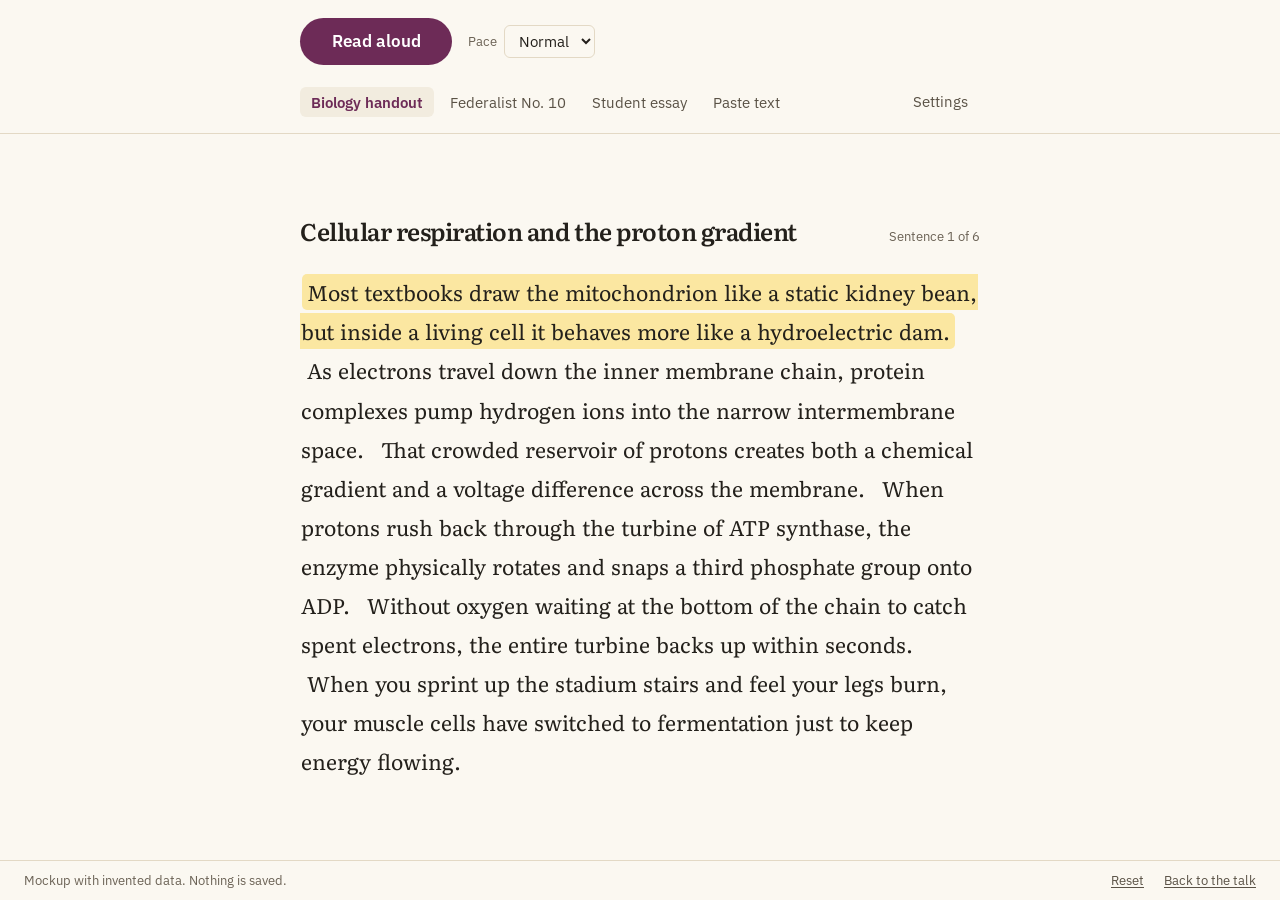
==== commit 825a05fc: "Mockups: give each its own personality; fix screenplay caps, schedule clipping, reader controls; hid" ====
--- a/site/demos/audio-reader/index.html
+++ b/site/demos/audio-reader/index.html
@@ -6,6 +6,8 @@
   <title>Audio reader</title>
   <link rel="stylesheet" href="../../css/fonts.css">
   <link rel="stylesheet" href="reader.css">
+  <script>if (window.top !== window.self) document.documentElement.classList.add("embedded");</script>
+  <style>html.embedded a[href*="index.html"] { display: none; }</style>
 </head>
 <body data-paper="cream">
   <header class="reader-bar">
--- a/site/demos/audio-reader/reader.css
+++ b/site/demos/audio-reader/reader.css
@@ -345,3 +345,26 @@
   .reading-stage { align-items: flex-start; padding: 1.5rem 1rem; }
   .quiet-footer { flex-direction: column; align-items: flex-start; padding: 0.75rem 1rem; }
 }
+
+/* Personality: a reading room. Warm paper, generous serif, a real highlighter on the line
+   being read, a deep plum accent, and controls that sit with the text, not off in a corner. */
+:root {
+  --bg: #fbf8f1;
+  --surface: #f2ecdf;
+  --surface-strong: #e7dec9;
+  --line: #e3d9c5;
+  --sentence-bg: #fbe7a1;
+  --ink: #23201b;
+  --ink-muted: #5a5246;
+  --ink-faint: #6b6255;
+  --accent: #6d2b57;
+}
+body[data-paper="sage"] { --sentence-bg: #f6e39a; }
+body[data-paper="warm"] { --sentence-bg: #f8df8f; }
+.bar-inner { max-width: 728px; padding: 1.1rem 1.5rem 0.9rem; }
+.transport-left { width: 100%; }
+.play-btn { background: var(--accent); color: #ffffff; font-size: 1.05rem; padding: 0.8rem 1.6rem; border-radius: 999px; min-width: 9.5rem; }
+.play-btn:hover { background: #5a2347; }
+.play-btn.is-playing { background: var(--ink); color: #ffffff; }
+.bar-right { width: 100%; justify-content: space-between; }
+.sentences-flow { font-size: 1.32rem; line-height: 1.85; }
